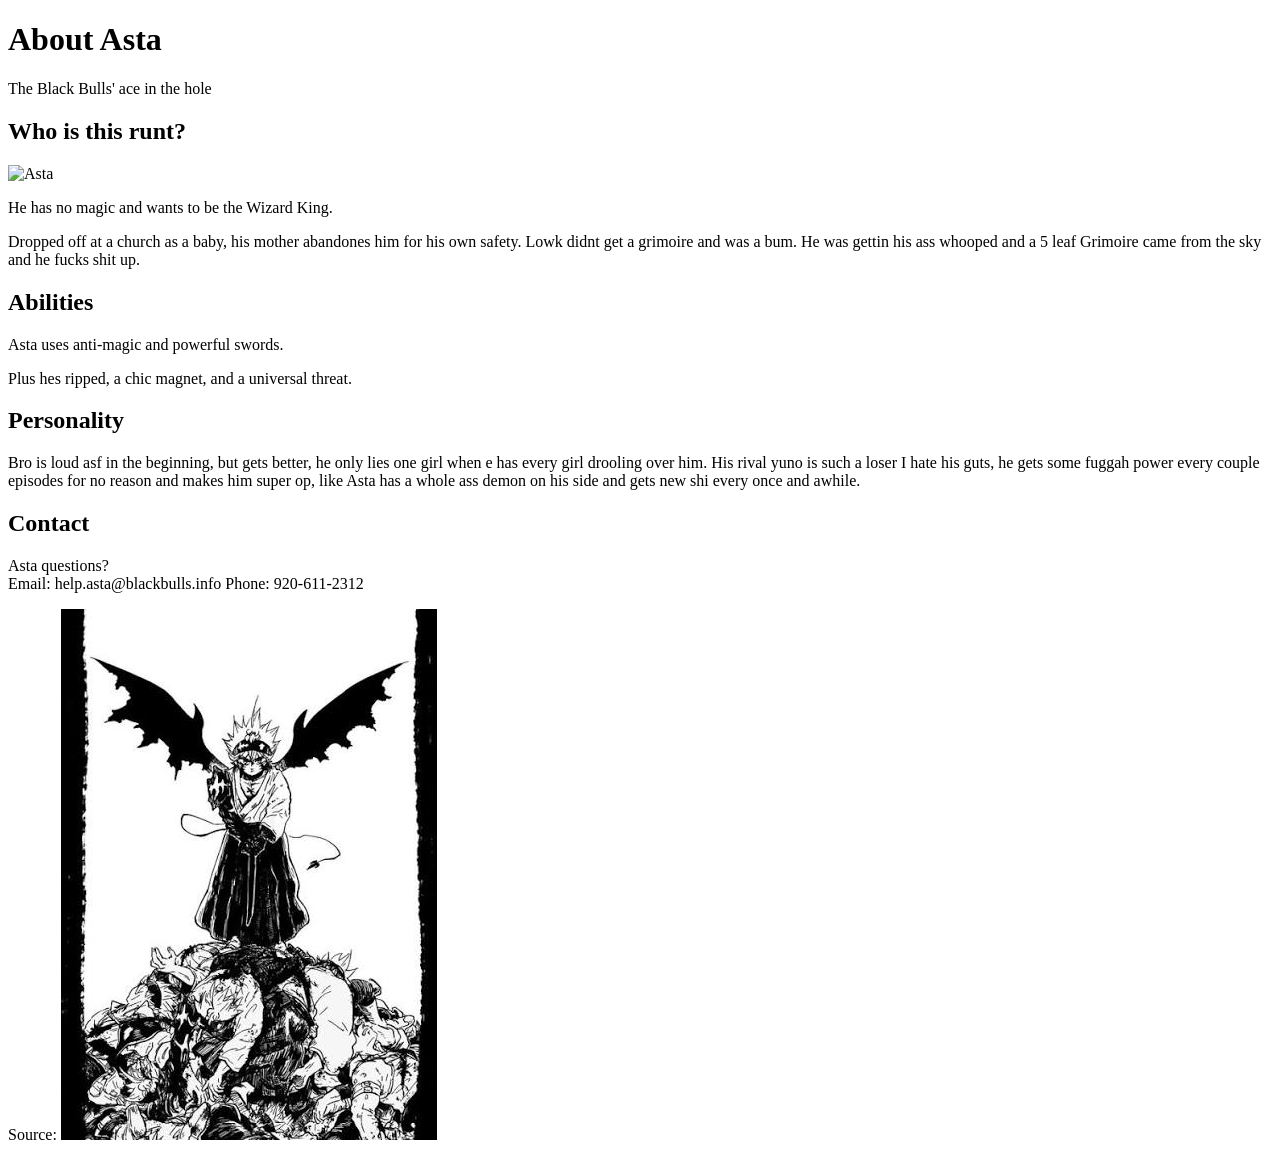
==== index.html @ c881c87a "Add files via upload" ====
<!-- Make a style folder somehow and use it to connect the two so the actual file doesnt need the style stuff in it..-->
<!DOCTYPE html> 
<html lang="en">
<head>
    <meta charset="UTF-8">
    <title>About Asta</title>
    <link rel="stylesheet" href="styles.css">
</head>
<body>
    <header>
        <h1>About Asta</h1>
        <p>The Black Bulls' ace in the hole</p>
    </header>
 
    <main>
        <section>
            <h2>Who is this runt?</h2>
            <img src="https://upload.wikimedia.org/wikipedia/en/8/8a/AstaWSJIssue362015.png?utm_source=en.wikipedia.org&amp;utm_campaign=index&amp;utm_content=original" alt="Asta" class="first-image">
            <p>He has no magic and wants to be the Wizard King.</p>
            <p>Dropped off at a church as a baby, his mother abandones him for his own safety. Lowk didnt get a grimoire and was a bum. He was gettin his ass whooped and a 5 leaf Grimoire came from the sky and he fucks shit up.</p>
        </section>

        <section class="Abilities">
            <h2>Abilities</h2>
            <p>Asta uses anti-magic and powerful swords.</p>
            <p> Plus hes ripped, a chic magnet, and a universal threat.</p>
         <!-- <img class="second-image" src="Downloads/asta2.webp" alt="Asta"> -->
            
        </section>
    <section>
    <h2>Personality</h2>
    <p> Bro is loud asf in the beginning, but gets better, he only lies one girl when e has every girl drooling over him. His rival yuno is such a loser I hate his guts, he gets some fuggah power every couple episodes for no reason and makes him super op, like Asta has a whole ass demon on his side and gets new shi every once and awhile.</p>
    </section>
    <section class="Contact">
         <h2>Contact</h2>
         <p>Asta questions? <br> 
            Email: help.asta@blackbulls.info
         Phone: 920-611-2312</p>
    </section>
    </main>

    <footer>
       <p>Source: <a href="https://www.google.com/search?sca_esv=c5ae80aa9884ca59&udm=2&fbs=[base64]&q=asta&sa=X&ved=2ahUKEwi414DG7uGWAxUxhisGHVUfMHYQtKgLegQIJhAB&biw=950&bih=947&dpr=1"><img class="second-image" src="asta2.webp" alt="Asta"></a></p>
    </footer>
</body>
</html>
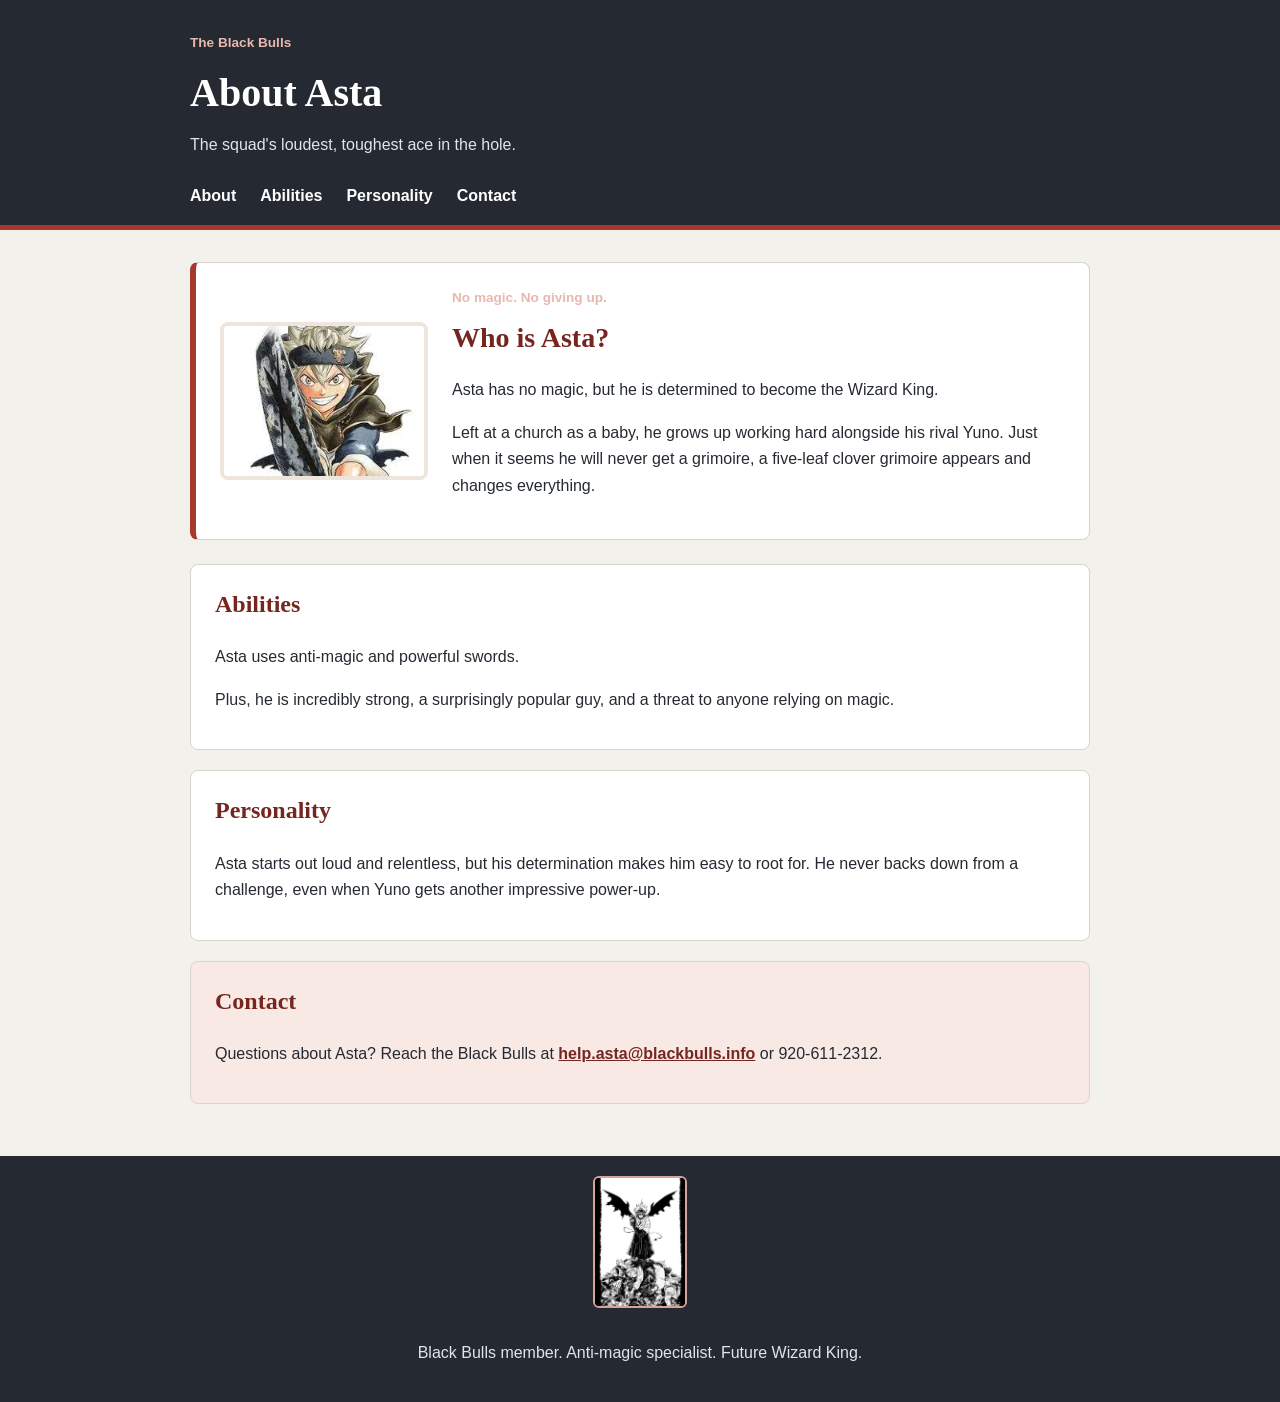
==== commit 54f9e5af: "Style About Me page with CSS" ====
--- a/index.html
+++ b/index.html
@@ -1,46 +1,55 @@
-<!-- Make a style folder somehow and use it to connect the two so the actual file doesnt need the style stuff in it..-->
 <!DOCTYPE html> 
 <html lang="en">
 <head>
     <meta charset="UTF-8">
+    <meta name="viewport" content="width=device-width, initial-scale=1.0">
     <title>About Asta</title>
-    <link rel="stylesheet" href="styles.css">
+    <link rel="stylesheet" href="style.css">
 </head>
 <body>
     <header>
-        <h1>About Asta</h1>
-        <p>The Black Bulls' ace in the hole</p>
+        <div class="header-content">
+            <p class="eyebrow">The Black Bulls</p>
+            <h1>About Asta</h1>
+            <p class="tagline">The squad's loudest, toughest ace in the hole.</p>
+            <nav aria-label="Main navigation">
+                <a href="#about">About</a>
+                <a href="#abilities">Abilities</a>
+                <a href="#personality">Personality</a>
+                <a href="#contact">Contact</a>
+            </nav>
+        </div>
     </header>
  
     <main>
-        <section>
-            <h2>Who is this runt?</h2>
-            <img src="https://upload.wikimedia.org/wikipedia/en/8/8a/AstaWSJIssue362015.png?utm_source=en.wikipedia.org&amp;utm_campaign=index&amp;utm_content=original" alt="Asta" class="first-image">
-            <p>He has no magic and wants to be the Wizard King.</p>
-            <p>Dropped off at a church as a baby, his mother abandones him for his own safety. Lowk didnt get a grimoire and was a bum. He was gettin his ass whooped and a 5 leaf Grimoire came from the sky and he fucks shit up.</p>
+        <section class="intro" id="about">
+            <img src="asta.webp" alt="Asta charging forward with his sword" class="profile-image">
+            <div class="intro-copy">
+                <p class="eyebrow">No magic. No giving up.</p>
+                <h2>Who is Asta?</h2>
+                <p>Asta has no magic, but he is determined to become the Wizard King.</p>
+                <p>Left at a church as a baby, he grows up working hard alongside his rival Yuno. Just when it seems he will never get a grimoire, a five-leaf clover grimoire appears and changes everything.</p>
+            </div>
         </section>
 
-        <section class="Abilities">
+        <section class="content-section" id="abilities">
             <h2>Abilities</h2>
             <p>Asta uses anti-magic and powerful swords.</p>
-            <p> Plus hes ripped, a chic magnet, and a universal threat.</p>
-         <!-- <img class="second-image" src="Downloads/asta2.webp" alt="Asta"> -->
-            
+            <p>Plus, he is incredibly strong, a surprisingly popular guy, and a threat to anyone relying on magic.</p>
         </section>
-    <section>
-    <h2>Personality</h2>
-    <p> Bro is loud asf in the beginning, but gets better, he only lies one girl when e has every girl drooling over him. His rival yuno is such a loser I hate his guts, he gets some fuggah power every couple episodes for no reason and makes him super op, like Asta has a whole ass demon on his side and gets new shi every once and awhile.</p>
-    </section>
-    <section class="Contact">
-         <h2>Contact</h2>
-         <p>Asta questions? <br> 
-            Email: help.asta@blackbulls.info
-         Phone: 920-611-2312</p>
-    </section>
+        <section class="content-section" id="personality">
+            <h2>Personality</h2>
+            <p>Asta starts out loud and relentless, but his determination makes him easy to root for. He never backs down from a challenge, even when Yuno gets another impressive power-up.</p>
+        </section>
+        <section class="content-section contact-section" id="contact">
+            <h2>Contact</h2>
+            <p>Questions about Asta? Reach the Black Bulls at <a href="mailto:help.asta@blackbulls.info">help.asta@blackbulls.info</a> or 920-611-2312.</p>
+        </section>
     </main>
 
     <footer>
-       <p>Source: <a href="https://www.google.com/search?sca_esv=c5ae80aa9884ca59&udm=2&fbs=[base64]&q=asta&sa=X&ved=2ahUKEwi414DG7uGWAxUxhisGHVUfMHYQtKgLegQIJhAB&biw=950&bih=947&dpr=1"><img class="second-image" src="asta2.webp" alt="Asta"></a></p>
+        <img class="footer-image" src="asta2.webp" alt="Black-and-white illustration of Asta standing over defeated opponents">
+        <p>Black Bulls member. Anti-magic specialist. Future Wizard King.</p>
     </footer>
 </body>
 </html>
--- a/style.css
+++ b/style.css
@@ -0,0 +1,138 @@
+body {
+    margin: 0;
+    background-color: #f3f1ec;
+    color: #252a32;
+    font-family: "Trebuchet MS", Verdana, sans-serif;
+    line-height: 1.65;
+}
+
+header {
+    background: #252a32;
+    border-bottom: 5px solid #a6382d;
+    color: white;
+    padding: 2rem 1.5rem 1rem;
+}
+
+.header-content {
+    margin: 0 auto;
+    max-width: 900px;
+}
+
+.eyebrow {
+    color: #e7b8ad;
+    font-size: 0.85rem;
+    font-weight: 700;
+    margin: 0 0 0.35rem;
+}
+
+h1 {
+    font-family: Georgia, "Times New Roman", serif;
+    font-size: 2.5rem;
+    margin: 0;
+}
+
+.tagline {
+    color: #e2e4e7;
+    margin: 0.4rem 0 1.5rem;
+}
+
+nav {
+    display: flex;
+    gap: 1.5rem;
+}
+
+nav a {
+    color: white;
+    font-weight: 700;
+    text-decoration: none;
+}
+
+nav a:hover {
+    color: #f0b9ad;
+    text-decoration: underline;
+}
+
+main {
+    margin: 0 auto;
+    max-width: 900px;
+    padding: 2rem 1.25rem;
+}
+
+.intro {
+    align-items: center;
+    background-color: white;
+    border: 1px solid #d8d4cc;
+    border-left: 6px solid #a6382d;
+    border-radius: 8px;
+    display: flex;
+    gap: 1.5rem;
+    margin-bottom: 1.5rem;
+    padding: 1.5rem;
+}
+
+.profile-image {
+    border: 4px solid #eee6dc;
+    border-radius: 8px;
+    height: auto;
+    max-width: 100%;
+    width: 200px;
+}
+
+.intro-copy h2 {
+    color: #76251f;
+    font-family: Georgia, "Times New Roman", serif;
+    font-size: 1.75rem;
+    margin: 0 0 0.75rem;
+}
+
+.content-section {
+    background-color: white;
+    border: 1px solid #d8d4cc;
+    border-radius: 8px;
+    margin-bottom: 1.25rem;
+    padding: 1.25rem 1.5rem;
+}
+
+.content-section h2 {
+    color: #76251f;
+    font-family: Georgia, "Times New Roman", serif;
+    margin-top: 0;
+}
+
+a {
+    color: #76251f;
+    font-weight: 700;
+}
+
+.contact-section {
+    background-color: #f8e9e5;
+}
+
+.footer-image {
+    border: 2px solid #d6a39a;
+    border-radius: 6px;
+    margin-bottom: 0.5rem;
+    width: 90px;
+}
+
+footer {
+    background-color: #252a32;
+    color: #e2e4e7;
+    padding: 1.25rem;
+    text-align: center;
+}
+
+@media (max-width: 600px) {
+    h1 {
+        font-size: 2rem;
+    }
+
+    nav {
+        flex-wrap: wrap;
+    }
+
+    .intro {
+        flex-direction: column;
+        align-items: flex-start;
+    }
+}
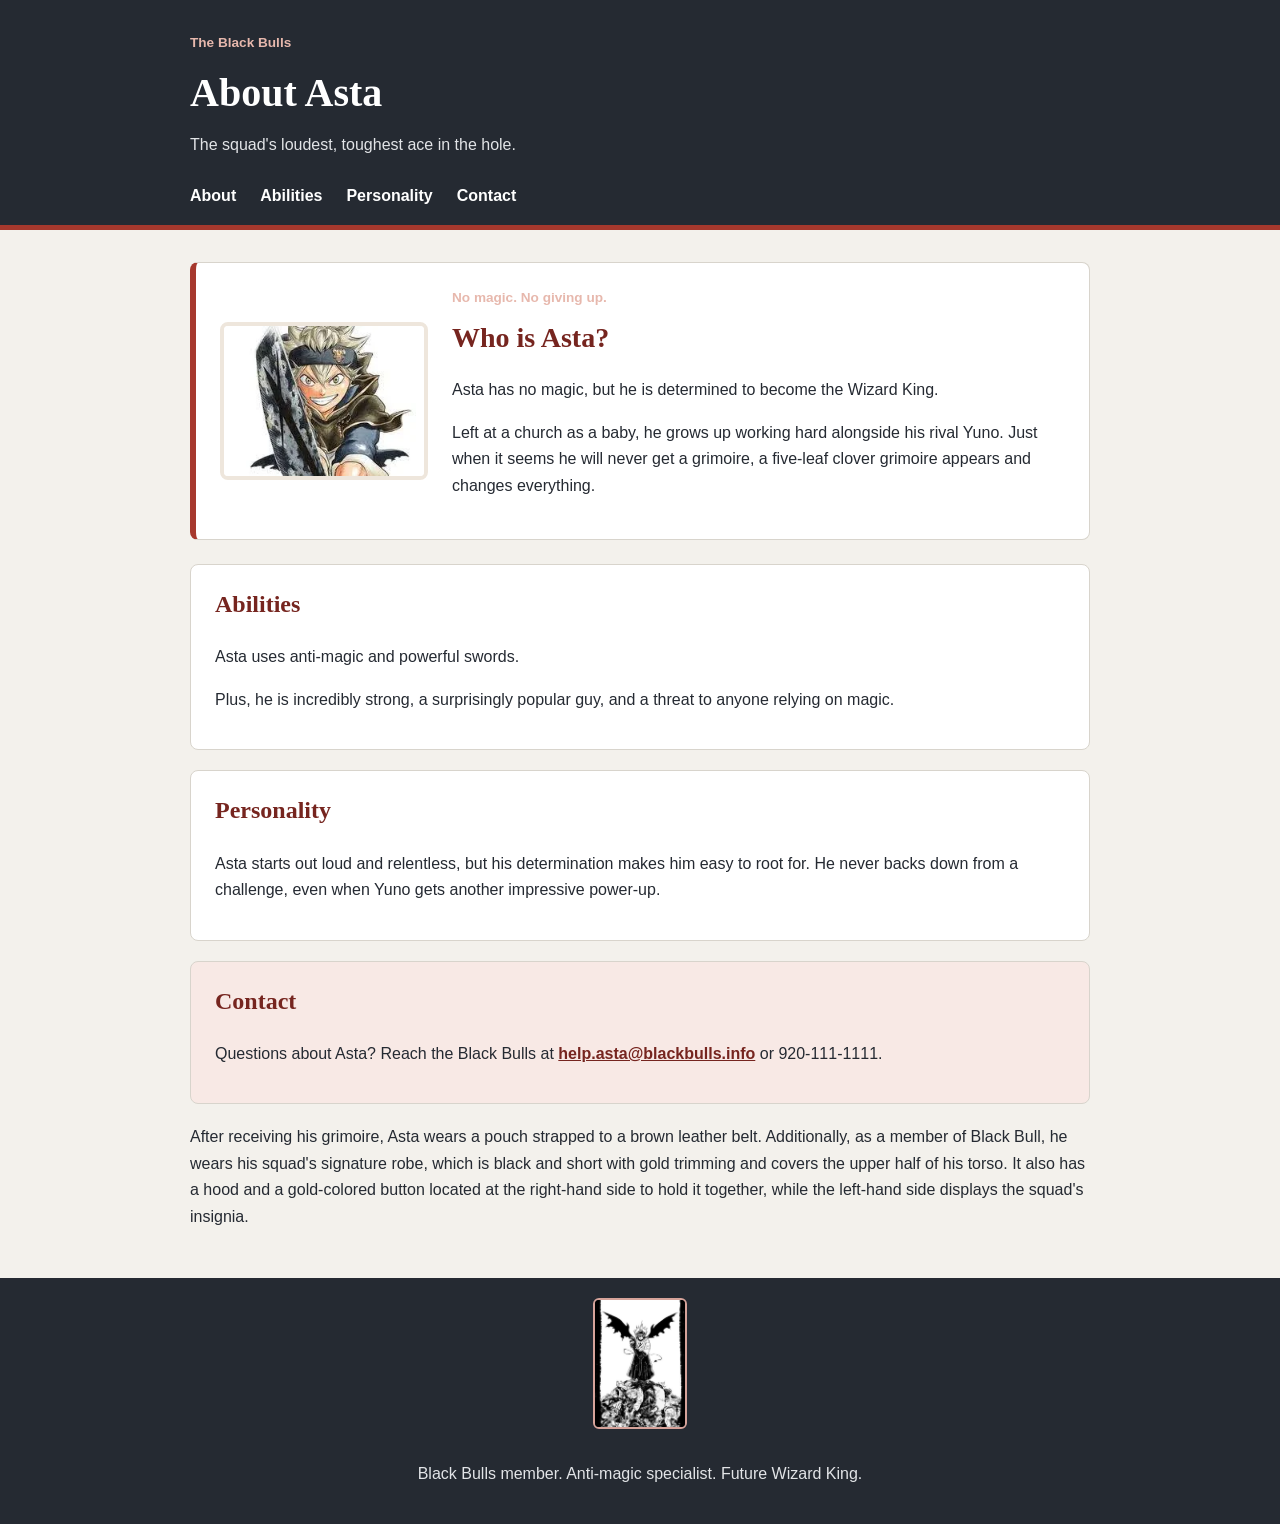
==== commit 86518746: "In class work" ====
--- a/index.html
+++ b/index.html
@@ -43,7 +43,12 @@
         </section>
         <section class="content-section contact-section" id="contact">
             <h2>Contact</h2>
-            <p>Questions about Asta? Reach the Black Bulls at <a href="mailto:help.asta@blackbulls.info">help.asta@blackbulls.info</a> or 920-611-2312.</p>
+            <p>Questions about Asta? Reach the Black Bulls at <a href="mailto:help.asta@blackbulls.info">help.asta@blackbulls.info</a> or 920-111-1111.</p>
+        </section>
+        <section> 
+            <p> After receiving his grimoire, Asta wears a pouch strapped to a brown leather belt. Additionally, as a member of Black Bull, he wears his squad's signature robe, which is black and short with gold trimming and covers the upper half of his torso. It also has a hood and a gold-colored button located at the right-hand side to hold it together, while the left-hand side displays the squad's insignia.
+        
+            </p>
         </section>
     </main>
 
